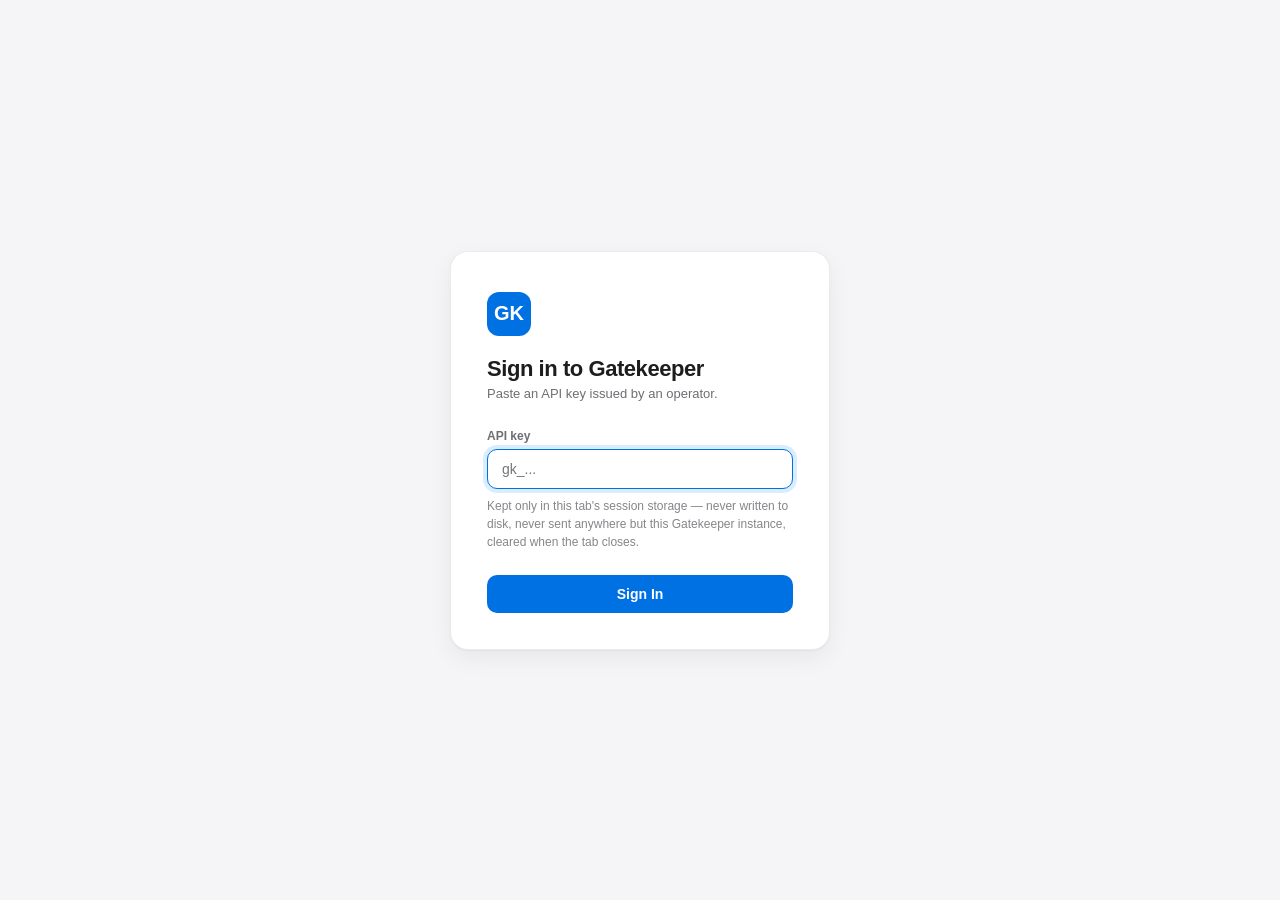
==== ui/login/index.html @ e580fbf3 "Phase 7: client UI auth -- login page + GET /api/v1/whoami Adds a dedicated sign-in page (ui/login/)" ====
<!DOCTYPE html>
<html lang="en">
<head>
<meta charset="UTF-8">
<meta name="viewport" content="width=device-width, initial-scale=1.0">
<title>Gatekeeper — Sign In</title>
<link rel="stylesheet" href="/ui/shared/theme.css">
<style>
  body {
    display: flex;
    align-items: center;
    justify-content: center;
    min-height: 100vh;
    padding: 24px;
  }

  .gk-login-card {
    width: 100%;
    max-width: 380px;
    background: var(--surface-solid);
    border: 1px solid var(--border);
    border-radius: var(--radius);
    box-shadow: var(--shadow);
    padding: 40px 36px 36px;
  }

  .gk-mark {
    width: 44px;
    height: 44px;
    border-radius: 12px;
    background: var(--accent);
    display: flex;
    align-items: center;
    justify-content: center;
    color: white;
    font-size: 20px;
    font-weight: 700;
    margin-bottom: 20px;
  }

  .gk-login-card h1 {
    font-size: 22px;
    font-weight: 650;
    letter-spacing: -0.02em;
    margin: 0 0 4px;
  }

  .gk-login-card .gk-subtitle {
    font-size: 13px;
    color: var(--text-secondary);
    margin: 0 0 28px;
  }

  .gk-field { margin-bottom: 8px; }

  .gk-field label {
    display: block;
    font-size: 12px;
    font-weight: 600;
    color: var(--text-secondary);
    margin-bottom: 6px;
  }

  .gk-field input {
    width: 100%;
    padding: 11px 14px;
    font-size: 14px;
  }

  .gk-hint {
    font-size: 12px;
    color: var(--text-tertiary);
    margin: 8px 0 24px;
    line-height: 1.5;
  }

  .gk-login-card button[type="submit"] {
    width: 100%;
    padding: 11px 16px;
    font-size: 14px;
    font-weight: 600;
  }

  .gk-status-banner { margin: 0 0 16px; }

  .gk-identity-preview {
    display: none;
    margin-top: 20px;
    padding: 14px 16px;
    border-radius: var(--radius-sm);
    background: var(--low-bg);
    color: var(--low-text);
    font-size: 13px;
  }
  .gk-identity-preview.visible { display: block; }
  .gk-identity-preview b { font-weight: 600; }
</style>
</head>
<body>

<div class="gk-login-card">
  <div class="gk-mark">GK</div>
  <h1>Sign in to Gatekeeper</h1>
  <p class="gk-subtitle">Paste an API key issued by an operator.</p>

  <div class="gk-status-banner" id="banner"></div>

  <form id="loginForm">
    <div class="gk-field">
      <label for="apiKey">API key</label>
      <input type="password" id="apiKey" placeholder="gk_..." autocomplete="off" autofocus>
    </div>
    <p class="gk-hint">
      Kept only in this tab's session storage — never written to disk,
      never sent anywhere but this Gatekeeper instance, cleared when the
      tab closes.
    </p>
    <button type="submit" class="btn-primary" id="signInBtn">Sign In</button>
  </form>

  <div class="gk-identity-preview" id="identityPreview"></div>
</div>

<script src="/ui/shared/auth.js"></script>
<script>
const form = document.getElementById('loginForm');
const banner = document.getElementById('banner');
const apiKeyInput = document.getElementById('apiKey');
const signInBtn = document.getElementById('signInBtn');
const identityPreview = document.getElementById('identityPreview');

function showBanner(message, isError) {
  banner.textContent = message;
  banner.className = 'gk-status-banner visible' + (isError ? ' error' : '');
}

function nextDestination(identity) {
  const params = new URLSearchParams(window.location.search);
  const requested = params.get('next');
  if (requested) return requested;
  // No explicit destination: the review dashboard is the only protected
  // page this client UI has today, and it is INTERNAL-only. Anyone else
  // lands back here with their identity confirmed but nowhere further
  // to go yet -- honest about what's actually built, not a fake redirect.
  return identity.capability === 'INTERNAL' ? '/ui/review/index.html' : null;
}

// Already holding a verified session? Skip straight past login.
(async () => {
  if (gkGetKey()) {
    const identity = await gkRequireAuth();
    if (identity) {
      const dest = nextDestination(identity);
      if (dest) window.location.replace(dest);
    }
  }
})();

form.addEventListener('submit', async (e) => {
  e.preventDefault();
  const key = apiKeyInput.value.trim();
  if (!key) {
    showBanner('Enter an API key.', true);
    return;
  }

  signInBtn.disabled = true;
  signInBtn.innerHTML = '<span class="gk-spinner"></span>Verifying…';
  identityPreview.className = 'gk-identity-preview';

  try {
    const res = await fetch(window.location.origin + '/api/v1/whoami', {
      headers: { 'Authorization': 'Bearer ' + key },
    });
    if (res.status === 401) {
      showBanner('That key was not recognised. Check it and try again.', true);
      return;
    }
    if (!res.ok) {
      showBanner('Sign-in failed: HTTP ' + res.status, true);
      return;
    }
    const identity = await res.json();
    gkSetSession(key, identity);

    identityPreview.innerHTML =
      'Signed in as <b>' + identity.key_id + '</b> — ' +
      identity.capability + ' capability, tenant <b>' + identity.tenant + '</b>.';
    identityPreview.className = 'gk-identity-preview visible';
    banner.className = 'gk-status-banner';

    const dest = nextDestination(identity);
    if (dest) {
      setTimeout(() => window.location.replace(dest), 600);
    } else {
      showBanner(
        identity.capability + ' capability has no dashboard section yet — ' +
        'only the INTERNAL review queue is built so far.', false
      );
    }
  } catch (e) {
    showBanner('Could not reach the API — ' + e.message, true);
  } finally {
    signInBtn.disabled = false;
    signInBtn.textContent = 'Sign In';
  }
});
</script>

</body>
</html>
---- ui/shared/theme.css ----
/*
  Shared design tokens and base component styles for Gatekeeper's client
  UI pages (login, review dashboard, and anything added later). Kept as
  one small hand-written stylesheet rather than a framework/build step --
  every page it's used by is a single static HTML file with no bundler.
*/

:root {
  --bg: #f5f5f7;
  --surface: rgba(255, 255, 255, 0.72);
  --surface-solid: #ffffff;
  --border: rgba(0, 0, 0, 0.08);
  --text: #1d1d1f;
  --text-secondary: #6e6e73;
  --text-tertiary: #86868b;
  --accent: #0071e3;
  --accent-hover: #0077ed;
  --danger: #ff3b30;
  --danger-hover: #ff453a;
  --success: #34c759;
  --warn-bg: #fff4e5;
  --warn-text: #9a6700;
  --high-bg: #ffece8;
  --high-text: #c0392b;
  --medium-bg: #fff8e1;
  --medium-text: #9a7d0a;
  --low-bg: #eaf7ec;
  --low-text: #227a3e;
  --shadow: 0 1px 2px rgba(0,0,0,0.04), 0 8px 24px rgba(0,0,0,0.06);
  --shadow-hover: 0 2px 4px rgba(0,0,0,0.06), 0 12px 32px rgba(0,0,0,0.09);
  --radius: 18px;
  --radius-sm: 10px;
}

@media (prefers-color-scheme: dark) {
  :root {
    --bg: #000000;
    --surface: rgba(28, 28, 30, 0.72);
    --surface-solid: #1c1c1e;
    --border: rgba(255, 255, 255, 0.08);
    --text: #f5f5f7;
    --text-secondary: #a1a1a6;
    --text-tertiary: #8e8e93;
    --accent: #0a84ff;
    --accent-hover: #3395ff;
    --danger: #ff453a;
    --danger-hover: #ff6961;
    --warn-bg: #3a2f14;
    --warn-text: #f2c675;
    --high-bg: #3a1a17;
    --high-text: #ff8a80;
    --medium-bg: #3a3114;
    --medium-text: #f2d675;
    --low-bg: #14301c;
    --low-text: #7ee0a0;
    --shadow: 0 1px 2px rgba(0,0,0,0.3), 0 8px 24px rgba(0,0,0,0.35);
    --shadow-hover: 0 2px 4px rgba(0,0,0,0.35), 0 12px 32px rgba(0,0,0,0.45);
  }
}

* { box-sizing: border-box; }

body {
  margin: 0;
  min-height: 100vh;
  background: var(--bg);
  color: var(--text);
  font-family: -apple-system, BlinkMacSystemFont, "SF Pro Text", "SF Pro Display",
               "Segoe UI", Roboto, Helvetica, Arial, sans-serif;
  -webkit-font-smoothing: antialiased;
}

header.gk-header {
  position: sticky;
  top: 0;
  z-index: 10;
  backdrop-filter: saturate(180%) blur(20px);
  -webkit-backdrop-filter: saturate(180%) blur(20px);
  background: var(--surface);
  border-bottom: 1px solid var(--border);
  padding: 20px 32px;
  display: flex;
  align-items: center;
  justify-content: space-between;
  gap: 16px;
}

.gk-brand { display: flex; align-items: baseline; gap: 10px; }
.gk-brand h1 { font-size: 20px; font-weight: 600; letter-spacing: -0.01em; margin: 0; }
.gk-brand .subtitle { font-size: 13px; color: var(--text-secondary); }

input[type="password"], input[type="text"] {
  font-family: inherit;
  font-size: 13px;
  padding: 8px 12px;
  border-radius: var(--radius-sm);
  border: 1px solid var(--border);
  background: var(--surface-solid);
  color: var(--text);
  outline: none;
  transition: border-color 0.15s ease, box-shadow 0.15s ease;
}

input[type="password"]:focus, input[type="text"]:focus {
  border-color: var(--accent);
  box-shadow: 0 0 0 4px rgba(10, 132, 255, 0.15);
}

button {
  font-family: inherit;
  font-size: 13px;
  font-weight: 500;
  border: none;
  border-radius: var(--radius-sm);
  padding: 8px 16px;
  cursor: pointer;
  transition: background 0.15s ease, transform 0.05s ease, opacity 0.15s ease;
}

button:active { transform: scale(0.97); }
button:disabled { opacity: 0.4; cursor: default; }

.btn-primary { background: var(--accent); color: white; }
.btn-primary:hover:not(:disabled) { background: var(--accent-hover); }

.btn-ghost { background: transparent; color: var(--text-secondary); border: 1px solid var(--border); }
.btn-ghost:hover:not(:disabled) { background: rgba(128,128,128,0.08); }

.btn-approve { background: var(--success); color: white; }
.btn-approve:hover:not(:disabled) { filter: brightness(1.08); }

.btn-reject { background: var(--danger); color: white; }
.btn-reject:hover:not(:disabled) { background: var(--danger-hover); }

.gk-status-banner {
  display: none;
  padding: 12px 16px;
  border-radius: var(--radius-sm);
  font-size: 13px;
  margin-bottom: 20px;
  background: var(--warn-bg);
  color: var(--warn-text);
}
.gk-status-banner.visible { display: block; }
.gk-status-banner.error { background: var(--high-bg); color: var(--high-text); }

@keyframes gk-spin { to { transform: rotate(360deg); } }

.gk-spinner {
  display: inline-block;
  width: 14px;
  height: 14px;
  border: 2px solid rgba(255,255,255,0.4);
  border-top-color: white;
  border-radius: 50%;
  animation: gk-spin 0.6s linear infinite;
  vertical-align: middle;
  margin-right: 6px;
}
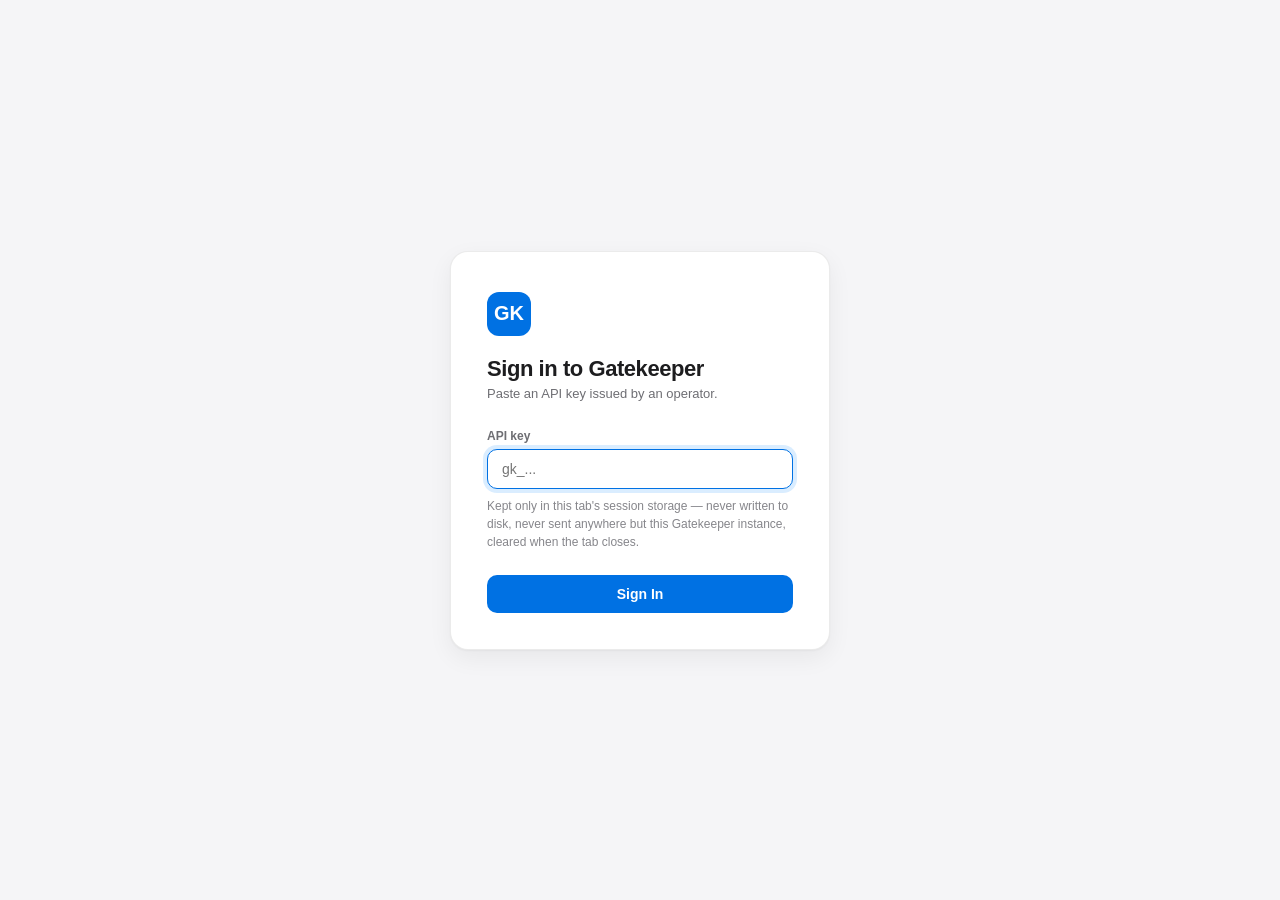
==== commit b86ca391: "Harden gateway privacy, admission and transactional review state" ====
--- a/ui/login/index.html
+++ b/ui/login/index.html
@@ -137,12 +137,19 @@
 function nextDestination(identity) {
   const params = new URLSearchParams(window.location.search);
   const requested = params.get('next');
-  if (requested) return requested;
-  // No explicit destination: the review dashboard is the only protected
-  // page this client UI has today, and it is INTERNAL-only. Anyone else
-  // lands back here with their identity confirmed but nowhere further
-  // to go yet -- honest about what's actually built, not a fake redirect.
-  return identity.capability === 'INTERNAL' ? '/ui/review/index.html' : null;
+  if (requested) {
+    try {
+      const destination = new URL(requested, window.location.origin);
+      if (destination.origin === window.location.origin && destination.pathname.startsWith('/ui/')) {
+        return destination.pathname + destination.search + destination.hash;
+      }
+    } catch (_) { /* Use the default destination for malformed URLs. */ }
+  }
+  // No explicit destination: the activity feed is every capability's home
+  // page (it's scoped to the caller's own tenant regardless of
+  // capability); INTERNAL callers can navigate to the review queue from
+  // there via the nav link.
+  return '/ui/activity/index.html';
 }
 
 // Already holding a verified session? Skip straight past login.
@@ -183,21 +190,13 @@
     const identity = await res.json();
     gkSetSession(key, identity);
 
-    identityPreview.innerHTML =
-      'Signed in as <b>' + identity.key_id + '</b> — ' +
-      identity.capability + ' capability, tenant <b>' + identity.tenant + '</b>.';
+    identityPreview.textContent =
+      'Signed in as ' + identity.key_id + ' — ' +
+      identity.capability + ' capability, tenant ' + identity.tenant + '.';
     identityPreview.className = 'gk-identity-preview visible';
     banner.className = 'gk-status-banner';
 
-    const dest = nextDestination(identity);
-    if (dest) {
-      setTimeout(() => window.location.replace(dest), 600);
-    } else {
-      showBanner(
-        identity.capability + ' capability has no dashboard section yet — ' +
-        'only the INTERNAL review queue is built so far.', false
-      );
-    }
+    setTimeout(() => window.location.replace(nextDestination(identity)), 600);
   } catch (e) {
     showBanner('Could not reach the API — ' + e.message, true);
   } finally {
--- a/ui/shared/theme.css
+++ b/ui/shared/theme.css
@@ -89,6 +89,26 @@
 .gk-brand h1 { font-size: 20px; font-weight: 600; letter-spacing: -0.01em; margin: 0; }
 .gk-brand .subtitle { font-size: 13px; color: var(--text-secondary); }
 
+.gk-nav {
+  display: flex;
+  align-items: center;
+  gap: 4px;
+  flex-wrap: wrap;
+}
+
+.gk-nav-link {
+  font-size: 13px;
+  font-weight: 500;
+  color: var(--text-secondary);
+  text-decoration: none;
+  padding: 6px 12px;
+  border-radius: var(--radius-sm);
+  transition: background 0.15s ease, color 0.15s ease;
+}
+
+.gk-nav-link:hover { background: rgba(128,128,128,0.08); color: var(--text); }
+.gk-nav-link.active { background: var(--surface-solid); color: var(--text); box-shadow: var(--shadow); }
+
 input[type="password"], input[type="text"] {
   font-family: inherit;
   font-size: 13px;
